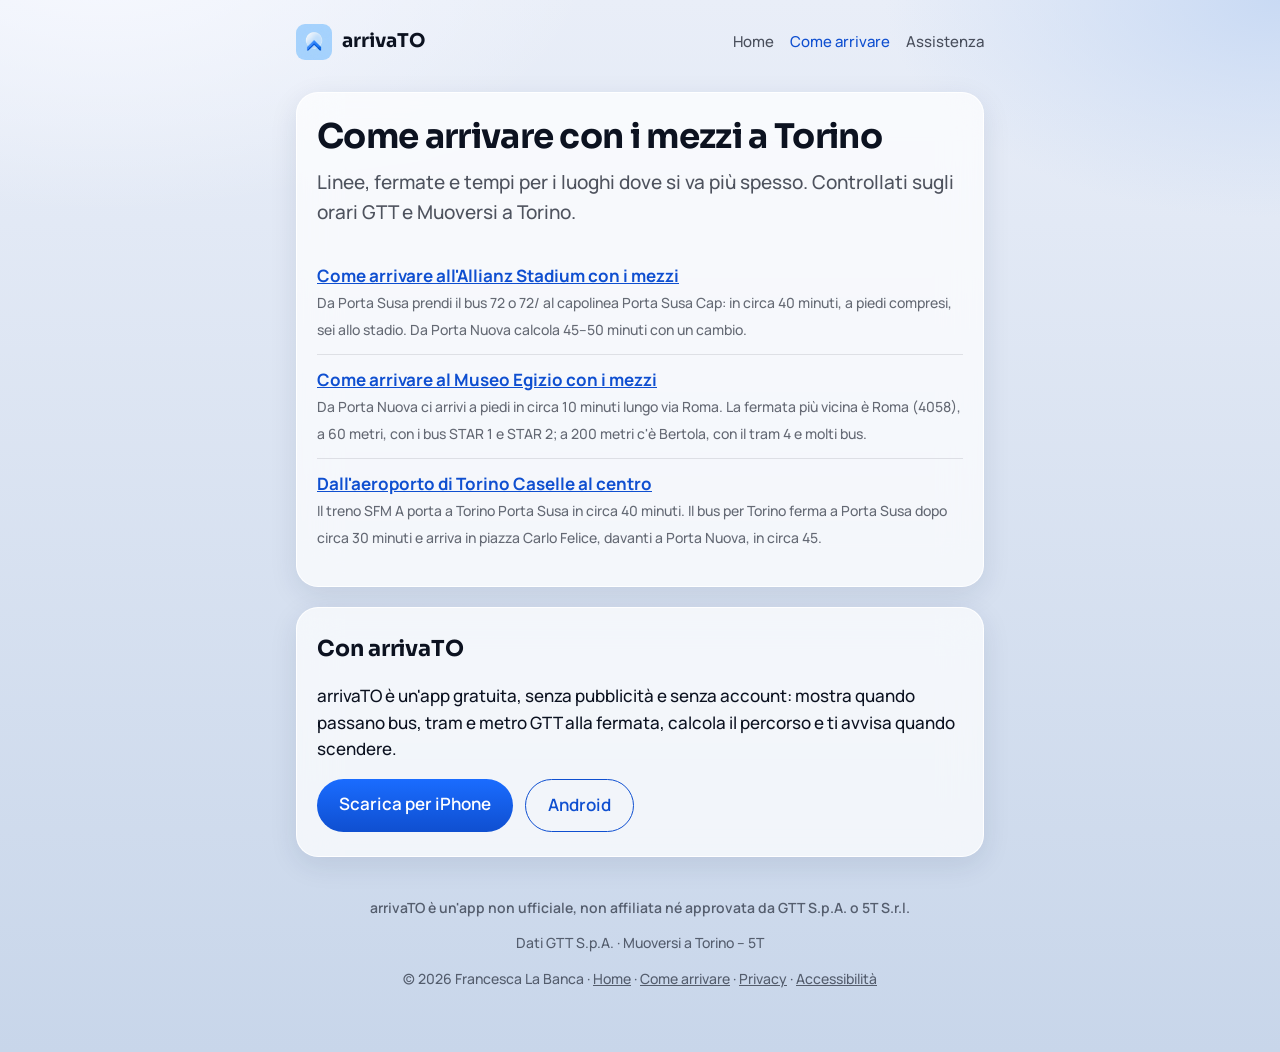
==== come-arrivare/index.html @ 58bbe3a6 "feat(site): pagine «Come arrivare» per stadio, Museo Egizio e aeroporto Tre guide pilota con linee, " ====
<!doctype html>
<html lang="it">
<head>
  <meta charset="utf-8">
  <meta name="viewport" content="width=device-width, initial-scale=1">
  <title>Come arrivare con i mezzi GTT a Torino: stadio, museo, aeroporto – arrivaTO</title>
  <meta name="description" content="Guide pratiche per arrivare con bus, tram e metro GTT nei luoghi più cercati di Torino: Allianz Stadium, Museo Egizio, aeroporto di Caselle.">
  <link rel="canonical" href="https://flbanca.github.io/arrivato-app/come-arrivare/">
  <meta property="og:type" content="article">
  <meta property="og:locale" content="it_IT">
  <meta property="og:site_name" content="arrivaTO">
  <meta property="og:url" content="https://flbanca.github.io/arrivato-app/come-arrivare/">
  <meta property="og:title" content="Come arrivare con i mezzi GTT a Torino: stadio, museo, aeroporto – arrivaTO">
  <meta property="og:description" content="Guide pratiche per arrivare con bus, tram e metro GTT nei luoghi più cercati di Torino: Allianz Stadium, Museo Egizio, aeroporto di Caselle.">
  <meta property="og:image" content="https://flbanca.github.io/arrivato-app/og.jpg">
  <link rel="icon" href="../icon.png" type="image/png">
  <link rel="apple-touch-icon" href="../apple-touch-icon.png">
  <meta name="apple-itunes-app" content="app-id=6833643923">
  <link rel="stylesheet" href="../style.css">
  <link rel="stylesheet" href="come-arrivare.css">
  <script type="application/ld+json">
{
  "@context": "https://schema.org",
  "@type": "BreadcrumbList",
  "itemListElement": [
    {
      "@type": "ListItem",
      "position": 1,
      "name": "arrivaTO",
      "item": "https://flbanca.github.io/arrivato-app/"
    },
    {
      "@type": "ListItem",
      "position": 2,
      "name": "Come arrivare",
      "item": "https://flbanca.github.io/arrivato-app/come-arrivare/"
    }
  ]
}
  </script>
</head>
<body>
  <div class="wrap">
    <nav>
      <a class="brand" href="../"><img src="../icon.png" alt="">arrivaTO</a>
      <div class="links">
        <a href="../">Home</a>
        <a href="./" aria-current="page">Come arrivare</a>
        <a href="../supporto.html">Assistenza</a>
      </div>
    </nav>

    <main>
      <section class="card">
        <h1>Come arrivare con i mezzi a Torino</h1>
        <p class="lede">Linee, fermate e tempi per i luoghi dove si va più spesso. Controllati sugli orari GTT e Muoversi a Torino.</p>
        <ul class="places">
          <li><a href="allianz-stadium.html">Come arrivare all'Allianz Stadium con i mezzi</a><br><span class="meta">Da Porta Susa prendi il bus 72 o 72/ al capolinea Porta Susa Cap: in circa 40 minuti, a piedi compresi, sei allo stadio. Da Porta Nuova calcola 45–50 minuti con un cambio.</span></li>
          <li><a href="museo-egizio.html">Come arrivare al Museo Egizio con i mezzi</a><br><span class="meta">Da Porta Nuova ci arrivi a piedi in circa 10 minuti lungo via Roma. La fermata più vicina è Roma (4058), a 60 metri, con i bus STAR 1 e STAR 2; a 200 metri c'è Bertola, con il tram 4 e molti bus.</span></li>
          <li><a href="aeroporto-caselle.html">Dall'aeroporto di Torino Caselle al centro</a><br><span class="meta">Il treno SFM A porta a Torino Porta Susa in circa 40 minuti. Il bus per Torino ferma a Porta Susa dopo circa 30 minuti e arriva in piazza Carlo Felice, davanti a Porta Nuova, in circa 45.</span></li>
        </ul>
      </section>
      <section class="card">
        <h2 style="margin-top:0">Con arrivaTO</h2>
        <p>arrivaTO è un'app gratuita, senza pubblicità e senza account: mostra quando passano bus, tram e metro GTT alla fermata, calcola il percorso e ti avvisa quando scendere.</p>
        <div class="cta">
          <a class="button" href="https://apps.apple.com/it/app/arrivato/id6833643923">Scarica per iPhone</a>
          <a class="button secondary" href="../android.html">Android</a>
        </div>
      </section>
    </main>

    <footer>
      <p class="unofficial">arrivaTO è un'app non ufficiale, non affiliata né approvata da GTT S.p.A. o 5T S.r.l.</p>
      <p>Dati GTT S.p.A. · Muoversi a Torino – 5T</p>
      <p>© 2026 Francesca La Banca · <a href="../">Home</a> · <a href="./">Come arrivare</a> · <a href="../privacy.html">Privacy</a> · <a href="../accessibilita.html">Accessibilità</a></p>
    </footer>
  </div>
</body>
</html>
---- style.css ----
@font-face { font-family: "Manrope"; src: url("fonts/manrope-400.woff2") format("woff2"); font-weight: 400; font-display: swap; }
@font-face { font-family: "Manrope"; src: url("fonts/manrope-500.woff2") format("woff2"); font-weight: 500; font-display: swap; }
@font-face { font-family: "Manrope"; src: url("fonts/manrope-600.woff2") format("woff2"); font-weight: 600; font-display: swap; }
@font-face { font-family: "Manrope"; src: url("fonts/manrope-700.woff2") format("woff2"); font-weight: 700; font-display: swap; }
@font-face { font-family: "Manrope"; src: url("fonts/manrope-800.woff2") format("woff2"); font-weight: 800; font-display: swap; }
@font-face { font-family: "Sora"; src: url("fonts/sora-600.woff2") format("woff2"); font-weight: 600; font-display: swap; }
@font-face { font-family: "Sora"; src: url("fonts/sora-700.woff2") format("woff2"); font-weight: 700; font-display: swap; }

:root {
  --ink: #0c1220;
  --ink-soft: rgba(12, 18, 32, 0.72);
  --ink-mute: rgba(12, 18, 32, 0.62);
  --accent: #1a6cff;
  --accent-deep: #0f4fd0;
  --bg-top: #e9eef8;
  --bg-bottom: #c7d7ee;
  --card: rgba(255, 255, 255, 0.72);
  --card-border: rgba(255, 255, 255, 0.9);
  --rule: rgba(12, 18, 32, 0.1);
  --note-bg: rgba(196, 122, 18, 0.1);
  --note-ink: #8a560c;
}

* { box-sizing: border-box; }

html { -webkit-text-size-adjust: 100%; }

body {
  margin: 0;
  min-height: 100vh;
  font-family: "Manrope", "Segoe UI", sans-serif;
  font-weight: 500;
  -webkit-font-smoothing: antialiased;
  font-size: 17px;
  line-height: 1.55;
  color: var(--ink);
  background:
    radial-gradient(900px 480px at 8% -5%, #f7f9ff 0%, transparent 55%),
    radial-gradient(760px 420px at 100% 0%, #c9daf4 0%, transparent 52%),
    linear-gradient(180deg, #e9eef8 0%, #c8d6ea 100%);
  background-color: var(--bg-top);
}

.wrap {
  max-width: 720px;
  margin: 0 auto;
  padding: 24px 16px 48px;
}

nav {
  display: flex;
  align-items: center;
  justify-content: space-between;
  gap: 12px;
  flex-wrap: wrap;
  margin-bottom: 32px;
}

.brand {
  display: flex;
  align-items: center;
  gap: 10px;
  font-weight: 700;
  font-size: 19px;
  color: var(--ink);
  text-decoration: none;
}

.brand img { width: 36px; height: 36px; border-radius: 9px; }

.links { display: flex; gap: 16px; flex-wrap: wrap; font-size: 15px; }
.links a { color: var(--ink-soft); text-decoration: none; }
.links a:hover, .links a[aria-current="page"] { color: var(--accent-deep); }

a { color: var(--accent-deep); }

h1, h2, h3, .brand { font-family: "Sora", "Manrope", sans-serif; }
h1 { font-size: 34px; line-height: 1.15; letter-spacing: -0.02em; margin: 0 0 12px; }
h2 { font-size: 22px; letter-spacing: -0.01em; margin: 36px 0 10px; }
h3 { font-size: 18px; margin: 24px 0 6px; }

.lede { font-size: 19px; color: var(--ink-soft); margin: 0 0 24px; }
.meta { font-size: 14px; color: var(--ink-mute); }

.card {
  background: var(--card);
  border: 1px solid var(--card-border);
  border-radius: 22px;
  padding: 24px 20px;
  margin: 20px 0;
  box-shadow: 0 8px 28px rgba(20, 40, 80, 0.1);
  -webkit-backdrop-filter: blur(20px);
  backdrop-filter: blur(20px);
}

.hero { text-align: center; padding: 40px 20px; }
.hero img { width: 112px; height: 112px; border-radius: 26px; box-shadow: 0 10px 30px rgba(26, 108, 255, 0.25); }
.hero h1 { margin-top: 20px; }

.button {
  display: inline-block;
  padding: 12px 22px;
  border-radius: 999px;
  background: linear-gradient(180deg, var(--accent), var(--accent-deep));
  color: #fff;
  font-weight: 600;
  text-decoration: none;
}
.button.disabled { opacity: 0.55; pointer-events: none; }

.note {
  background: var(--note-bg);
  color: var(--note-ink);
  border-radius: 16px;
  padding: 14px 16px;
  font-size: 15px;
}

ul.features { list-style: none; padding: 0; margin: 0; }
ul.features li { padding: 10px 0; border-bottom: 1px solid var(--rule); }
ul.features li:last-child { border-bottom: none; }

details { border-bottom: 1px solid var(--rule); padding: 12px 0; }
details:last-of-type { border-bottom: none; }
summary { cursor: pointer; font-weight: 600; }
details p { margin: 8px 0 0; color: var(--ink-soft); }

.lang-switch { font-size: 14px; margin-bottom: 8px; }

hr { border: none; border-top: 1px solid var(--rule); margin: 48px 0 32px; }

footer { margin-top: 40px; font-size: 14px; color: var(--ink-mute); text-align: center; }
footer a { color: var(--ink-mute); }

@media (max-width: 480px) {
  h1 { font-size: 28px; }
  .lede { font-size: 17px; }
}
---- come-arrivare/come-arrivare.css ----
/* Pages «Come arrivare a…»: on top of ../style.css. */
.crumbs { font-size: 14px; color: var(--ink-mute); margin: 0 0 8px; }
.crumbs a { color: var(--ink-mute); }

.answer {
  border-left: 4px solid var(--accent);
  padding: 4px 0 4px 16px;
  margin: 0 0 8px;
  font-size: 19px;
  color: var(--ink);
}

.line {
  display: inline-block;
  min-width: 2.2em;
  padding: 0 0.45em;
  border-radius: 7px;
  background: rgba(26, 108, 255, 0.12);
  color: var(--accent-deep);
  font-weight: 700;
  font-variant-numeric: tabular-nums;
  text-align: center;
  white-space: nowrap;
}

ol.steps { padding-left: 1.3em; margin: 8px 0 0; }
ol.steps li { margin: 6px 0; }

.stops { width: 100%; border-collapse: collapse; font-size: 15px; }
.stops th, .stops td { text-align: left; padding: 8px 8px 8px 0; border-bottom: 1px solid var(--rule); vertical-align: top; }
.stops th { font-weight: 600; color: var(--ink-soft); }
.stops tr:last-child td { border-bottom: none; }
.table-scroll { overflow-x: auto; }

ul.places { list-style: none; padding: 0; margin: 0; }
ul.places li { padding: 12px 0; border-bottom: 1px solid var(--rule); }
ul.places li:last-child { border-bottom: none; }
ul.places a { font-weight: 700; }

.cta { display: flex; gap: 12px; flex-wrap: wrap; margin-top: 12px; }
.button.secondary { background: transparent; color: var(--accent-deep); border: 1.5px solid var(--accent-deep); }

footer .unofficial { font-weight: 600; }
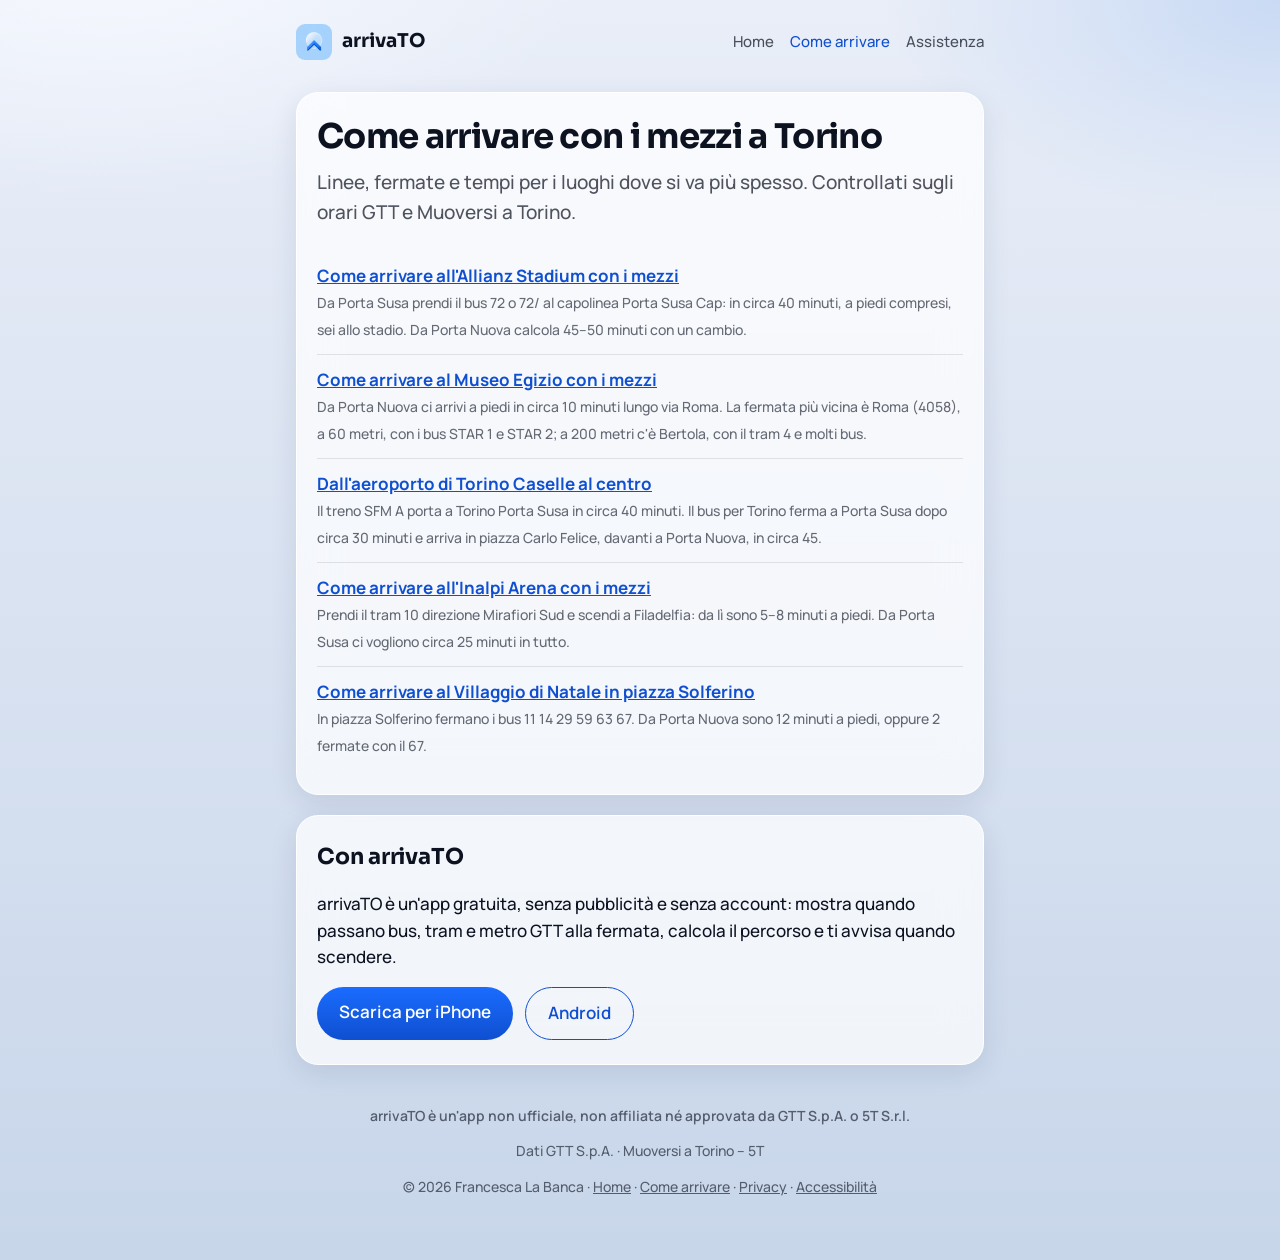
==== commit 9ab0bb80: "feat(site): guide «Come arrivare» per Inalpi Arena e Villaggio di Natale Percorsi verificati sul pia" ====
--- a/come-arrivare/index.html
+++ b/come-arrivare/index.html
@@ -3,16 +3,20 @@
 <head>
   <meta charset="utf-8">
   <meta name="viewport" content="width=device-width, initial-scale=1">
-  <title>Come arrivare con i mezzi GTT a Torino: stadio, museo, aeroporto – arrivaTO</title>
-  <meta name="description" content="Guide pratiche per arrivare con bus, tram e metro GTT nei luoghi più cercati di Torino: Allianz Stadium, Museo Egizio, aeroporto di Caselle.">
+  <title>Come arrivare con i mezzi GTT a Torino: stadio, arena, Museo Egizio, aeroporto – arrivaTO</title>
+  <meta name="description" content="Guide pratiche per arrivare con bus, tram e metro GTT nei luoghi più cercati di Torino: Allianz Stadium, Inalpi Arena, Museo Egizio, Villaggio di Natale, aeroporto di Caselle.">
   <link rel="canonical" href="https://flbanca.github.io/arrivato-app/come-arrivare/">
   <meta property="og:type" content="article">
   <meta property="og:locale" content="it_IT">
   <meta property="og:site_name" content="arrivaTO">
   <meta property="og:url" content="https://flbanca.github.io/arrivato-app/come-arrivare/">
-  <meta property="og:title" content="Come arrivare con i mezzi GTT a Torino: stadio, museo, aeroporto – arrivaTO">
-  <meta property="og:description" content="Guide pratiche per arrivare con bus, tram e metro GTT nei luoghi più cercati di Torino: Allianz Stadium, Museo Egizio, aeroporto di Caselle.">
-  <meta property="og:image" content="https://flbanca.github.io/arrivato-app/og.jpg">
+  <meta property="og:title" content="Come arrivare con i mezzi GTT a Torino: stadio, arena, Museo Egizio, aeroporto – arrivaTO">
+  <meta property="og:description" content="Guide pratiche per arrivare con bus, tram e metro GTT nei luoghi più cercati di Torino: Allianz Stadium, Inalpi Arena, Museo Egizio, Villaggio di Natale, aeroporto di Caselle.">
+  <meta property="og:image" content="https://flbanca.github.io/arrivato-app/come-arrivare/og-index.jpg">
+  <meta property="og:image:width" content="1200">
+  <meta property="og:image:height" content="630">
+  <meta property="og:image:alt" content="Come arrivare con i mezzi GTT a Torino: stadio, arena, Museo Egizio, aeroporto: guida di arrivaTO con linee e tempi.">
+  <meta name="twitter:card" content="summary_large_image">
   <link rel="icon" href="../icon.png" type="image/png">
   <link rel="apple-touch-icon" href="../apple-touch-icon.png">
   <meta name="apple-itunes-app" content="app-id=6833643923">
@@ -58,6 +62,8 @@
           <li><a href="allianz-stadium.html">Come arrivare all'Allianz Stadium con i mezzi</a><br><span class="meta">Da Porta Susa prendi il bus 72 o 72/ al capolinea Porta Susa Cap: in circa 40 minuti, a piedi compresi, sei allo stadio. Da Porta Nuova calcola 45–50 minuti con un cambio.</span></li>
           <li><a href="museo-egizio.html">Come arrivare al Museo Egizio con i mezzi</a><br><span class="meta">Da Porta Nuova ci arrivi a piedi in circa 10 minuti lungo via Roma. La fermata più vicina è Roma (4058), a 60 metri, con i bus STAR 1 e STAR 2; a 200 metri c'è Bertola, con il tram 4 e molti bus.</span></li>
           <li><a href="aeroporto-caselle.html">Dall'aeroporto di Torino Caselle al centro</a><br><span class="meta">Il treno SFM A porta a Torino Porta Susa in circa 40 minuti. Il bus per Torino ferma a Porta Susa dopo circa 30 minuti e arriva in piazza Carlo Felice, davanti a Porta Nuova, in circa 45.</span></li>
+          <li><a href="inalpi-arena.html">Come arrivare all'Inalpi Arena con i mezzi</a><br><span class="meta">Prendi il tram 10 direzione Mirafiori Sud e scendi a Filadelfia: da lì sono 5–8 minuti a piedi. Da Porta Susa ci vogliono circa 25 minuti in tutto.</span></li>
+          <li><a href="villaggio-di-natale.html">Come arrivare al Villaggio di Natale in piazza Solferino</a><br><span class="meta">In piazza Solferino fermano i bus 11 14 29 59 63 67. Da Porta Nuova sono 12 minuti a piedi, oppure 2 fermate con il 67.</span></li>
         </ul>
       </section>
       <section class="card">
--- a/come-arrivare/come-arrivare.css
+++ b/come-arrivare/come-arrivare.css
@@ -41,3 +41,7 @@
 .button.secondary { background: transparent; color: var(--accent-deep); border: 1.5px solid var(--accent-deep); }
 
 footer .unofficial { font-weight: 600; }
+
+figure.social { margin: 16px 0 0; }
+figure.social img { display: block; width: 100%; max-width: 360px; height: auto; border-radius: 16px; }
+figure.social figcaption { font-size: 14px; color: var(--ink-mute); margin-top: 8px; }
